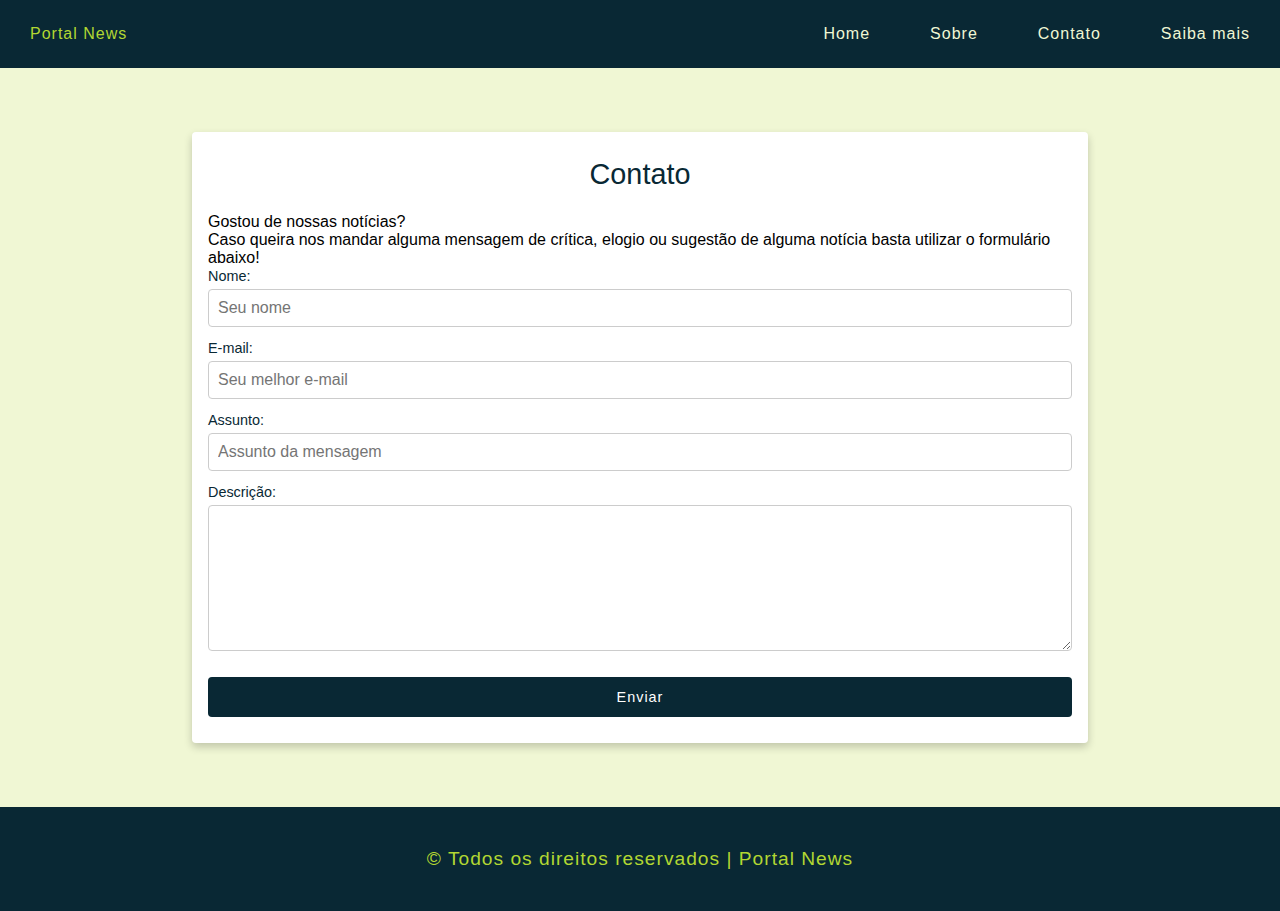
==== contato.html @ d6460189 "adicionei um parágrafo depois do título" ====
<!DOCTYPE html>
<html lang="pt-BR">

<head>
    <meta charset="UTF-8">
    <title>Contato - Portal News</title>
    <link rel="apple-touch-icon" sizes="57x57" href="./assets/img/apple-icon-57x57.png">
    <link rel="icon" type="image/png" sizes="192x192"  href="./assets/img/android-icon-192x192.png">
    <link rel="icon" type="image/png" sizes="32x32" href="./assets/img/favicon-96x96.png">
    <link rel="stylesheet" href="assets/css/estilo.css">
    <script src="./assets/js/expandirNoticia.js"></script>
    <script src="./assets/js/fecharNoticia.js"></script>
    <script src="./assets/js/validaForm.js"></script>
</head>

<body>
        <!-- navbar -->
        <header>
            <nav class="navbar" id="navbar">
                <a href="index.html" class="margin-right nav-item logo">Portal News</a>
                <a href="index.html" class="nav-item">Home</a>
                <a href="sobre.html" class="nav-item">Sobre</a>
                <a href="contato.html" class="nav-item">Contato</a>
                <a href="saibamais.html" class="nav-item">Saiba mais</a>
                <a href="javascript:void(0);" onclick="toggleSide();" class="sideicon">
                    <span>&#9776;</span>
                </a>
                <!-- sidepanel -->
                <div class="sidepanel" id="sidePanel">
                    <a href="javascript:void(0);" onclick="closeSide();" class="closebtn">
                        <span>&#9776;</span>
                    </a>
                    <a href="javascript:void(0)" class="closebtn" onclick="closeSide()"><span>&#9776;</span></a>
                    <a href="index.html" class="side-item">Home</a>
                    <a href="sobre.html" class="side-item">Sobre</a>
                    <a href="contato.html" class="side-item">Contato</a>
                    <a href="saibamais.html" class="side-item">Saiba mais</a>
                </div>
                <!-- fim sidepanel -->
            </nav>
        </header>
        <!-- fim navbar-->
        <main class="container">
            <!-- contato-form -->
            <div class="content">
                <div class="boxform">
                    <form class="contato-form">
                        <div class="row">
                            <h1 class="col-12 title-contato">Contato</h1>
							<p>Gostou de nossas notícias?</p>
<p>Caso queira nos mandar alguma mensagem de crítica, elogio ou sugestão de alguma notícia basta utilizar o formulário abaixo!</p>

                        </div>
                        <div class="row">
                            <div class="col-12">
                                <label for="nomeusuario" class="label">Nome:</label>
                                <input type="text" name="nome" class="form-input" value="" id="nomeusuario"
                                    placeholder="Seu nome" required>
                            </div>
                        </div>
                        <div class="row">
                            <div class="col-12">
                                <label for="email" class="label">E-mail:</label>
                                <input type="email" name="email" class="form-input" value="" id="email"
                                    placeholder="Seu melhor e-mail" required>
                            </div>
                        </div>
                        <div class="row">
                            <div class="col-12">
                                <label for="assunto" class="label">Assunto:</label>
                                <input type="text" name="assunto" class="form-input" value="" id="assunto"
                                    placeholder="Assunto da mensagem" required>
                            </div>
                        </div>
                        <div class="row">
                            <div class="col-12">
                                <label for="msg" class="label">Descrição:</label>
                                <textarea name="descricao" id="msg" cols="50" rows="7" class="descricao"
                                    required></textarea>
                            </div>
                        </div>
                        <div class="row">
                            <div class="col-12">
                                <input type="submit" class="btn-send" value="Enviar" onclick="validaCampos()">
                            </div>
                        </div>
                    </form>
                </div>
            </div>
            <!-- fim contato-form -->
        </main>
        <footer>
            <div class="row">
                <div class="col-12">
                    <p>&copy; Todos os direitos reservados | Portal News</p>
                </div>
            </div>
        </footer>
    <script src="./assets/js/app.js"></script>
</body>

</html>
---- assets/css/estilo.css ----
/** portal-news stylesheet **/
*{
    box-sizing: border-box;
    margin: 0;
    padding: 0;
    font-size: 16px;
    font-family: 'Trebuchet MS', 'Lucida Sans Unicode', 'Lucida Grande', 'Lucida Sans', Arial, sans-serif;
}
.container {
    position: relative;
    overflow: hidden;
    width: 100%;
    height: auto;
    background-color: #F0F7D4;
    padding: 5% 15%;
}
.row::after {
    content: "";
    clear: both;
    display: table;
}
.col-12 {
    width: 100%;
}
.col-9 {
    width: 75%;
}
.col-4 {
    width: 33.33%;
    float: left;
}
.col-6 {
    width: 50%;
    float: left;
}
.navbar {
    width: 100%;
    display: flex;
    flex-direction: row;
    align-items: center;
    background-color: #092834;
    letter-spacing: 1px;
    border-style: none;
}
.navbar .margin-right {
    margin-right: auto;
}
.navbar .nav-item,
.navbar .nav-item:visited,
.navbar .nav-item:focus {
    color: #F0F7D4;
    text-decoration: none;
    padding: 25px 30px;
    font-weight: 500;
}
.navbar .nav-item.logo:hover,
.navbar .nav-item:hover,
.navbar .nav-item:focus {
    color: #B2D732;
}
.sidepanel {
    height: 100vh; 
    position: fixed; 
    z-index: 1; 
    top: 0;
    left: -460px;
    border:1px solid #092834;
    background-color: #092834;
    overflow: hidden; 
    padding-top: 60px; 
    transition: 0.6s ease;
}
.sidepanel .side-item {
    display: block;
    -webkit-transition: 0.6s ease;
    -moz-transition: 0.6s ease;
    -o-transition: 0.6s ease;
    transition: 0.6s ease;
    text-decoration: none;
    color: #f1f1f1;
    font-size: 15px;
    letter-spacing: 1px;
    padding: 5px 40px 5px 30px;
    line-height: 30px;
    position: relative;
}
.sidepanel .side-item:hover {
    color: #b2d732;
}
.sidepanel .closebtn {
    position: absolute;
    text-decoration: none;
    top: 0;
    right: 25px;
    font-size: 36px;
    color: #b2d732;
}
.content {
    width: 100%;
    height: auto;
}
/** Home **/
.noticias #header-news-main h1 {
    text-transform: uppercase;
    font-size: 2rem;
    font-weight: 900;
    color: #092834;
    margin: 20px;
}
.noticias #header-news-main p {
    margin: 0 20px;
    font-size: 1rem;
}
.noticia1 h2,
.noticia2 h2,
.noticia3 h2,
.noticia4 h2,
.noticia5 h2,
.noticia6 h2 {
    margin: 10px 20px 5px 20px;
    font-size: 1.6rem;
    color: #092834;
}
.noticias .noticia1 .box-text-img,
.noticias .noticia2 .box-text-img,
.noticias .noticia3 .box-text-img,
.noticias .noticia4 .box-text-img,
.noticias .noticia5 .box-text-img,
.noticias .noticia6 .box-text-img {
    background-color: #777;
    margin: 0 20px;
    position: relative;
    width: auto;
}
.noticia1 .text-img-news,
.noticia2 .text-img-news,
.noticia3 .text-img-news,
.noticia4 .text-img-news,
.noticia5 .text-img-news,
.noticia6 .text-img-news {
    position: absolute;
    bottom: 0;
    padding: 20px;
    background-color: rgba(0, 0, 0, 0.7);
    width: 100%;
}
.text-img-news p {
    font-size: 1rem;
    color: #fff;
    text-align: justify;
    letter-spacing: 1px;
}
.box-text-img .news-img-responsive {
    width: 100%;
    height: auto;
}
.noticias .noticia1 .links,
.noticias .noticia2 .links,
.noticias .noticia3 .links,
.noticias .noticia4 .links,
.noticias .noticia5 .links,
.noticias .noticia6 .links  {
    background-color: rgb(9, 40, 52);
    border-style: none;
    border-radius: 3px;
    color: #b2d732;
    display: block;
    padding: 8px 8px; 
    cursor: pointer;
    margin-top: 5px;
    text-decoration: none;
}
#corpoNoticia1,
#corpoNoticia2,
#corpoNoticia3,
#corpoNoticia4,
#corpoNoticia5,
#corpoNoticia6 {
    display: none;
    margin: 10px 20px;
    border: 1px solid rgba(9, 40, 52, 0.2);
}
#corpoNoticia1 > p, 
#corpoNoticia2 > p,
#corpoNoticia3 > p,
#corpoNoticia4 > p,
#corpoNoticia5 > p,
#corpoNoticia6 > p {
    text-indent: 30px;
    text-align: justify;
    margin: 10px;
}
.box-video-news {
    position: relative;
    overflow: hidden;
    width: 100%;
    padding-top: 56.25%;
}
.iframe-responsive-news {
    position: absolute;
    top: 0;
    left: 0;
    right: 0;
    bottom: 0;
    width: 100%;
    height: 100%;
}
/** Contato **/
.boxform {
    display: flex;
    justify-content: center;
}
.contato-form {
    background-color: white;
    padding: 1rem;
    border-radius: 4px;
    box-shadow: 0 4px 8px rgba(0, 0, 0, 0.2);
    transition: 0.6s;
}
.contato-form:hover {
    box-shadow: 0 6px 20px rgba(0, 0, 0, 0.19);
}
.contato-form .title-contato {
    padding: 10px;
    text-align: center;
    margin-bottom: 12px;
    font-size: 1.8rem;
}
.title-contato, .label {
    color: #092834;
    font-weight: 300;
    font-size: 0.9rem;
}
.form-input, textarea {
    width: 100%;
    box-sizing: border-box;
    padding: 9px;
    border: 1px solid #ccc;
    border-radius: 4px;
    margin-top: 4px;
    margin-bottom: 12px;
    resize: vertical;
}
.btn-send {
    border: none;
    display: block;
    width: 100%;
    background-color: #092834;
    padding: 12px;
    margin: 10px 0;
    border-radius: 4px;
    font-size: 0.9rem;
    font-weight: 300;
    letter-spacing: 1px;
    color: white;
    text-align: center;
    cursor: pointer;
}
.btn-send:hover {
    color: #B2D732;
    background-color: #0B2F3D;
}
.navbar .sideicon {
    display: none;
    color: #F0F7D4;
    text-decoration: none;
    padding: 20px 30px;
    font-weight: 500;
}
/** Sobre **/
.title-sobre h1 {
    font-size: 1.8rem;
    color: #0B2F3D;
    margin: 20px 0;
    text-align: left;
}
.title-sobre p {
    margin: 20px 0;
    text-align: left;
    letter-spacing: 1px;
    font-size: 1rem;
}
.container-sobre {
    display: flex;
    flex-direction: row;
}
.card-sobre {
    margin: 5px;
    box-shadow: 0 4px 8px 0 rgba(0, 0, 0, 0.2);
    background-color: white;
    border: 1px solid #f1f1f1;
    transition: 0.3s;
}
.card-sobre:hover {
    box-shadow: 0 8px 16px 0 rgba(0, 0, 0, 0.2);
}
.resposive-img-sobre {
    width: 100%;
    height: auto;
}
.box-img-sobre {
    margin: 0 8px;
}
.box-img-sobre > p {
    text-align: justify;
    margin: 10px 0;
}
.box-img-sobre > h2 {
    color: #0B2F3D;
    font-size: 1.5rem;
    margin: 5px 0;
}
.box-img-sobre .btn-sobre,
.box-img-sobre .btn-sobre:focus {
    text-decoration: none;
    text-align: center;
    padding: 10px;
    background-color: #0a66c2;
    color: #f1f1f1;
    display: block;
    letter-spacing: 1px;
    width: 100%;
    
}
.box-img-sobre .btn-sobre:hover{
    background-color: #0959aa;
    transition: 0.6s ease;
    color: white;
}
/** Saiba mais **/
.header-saibamais h1 {
    font-size: 1.8rem;
    font-weight: 900;
    color: #092834;
    margin: 0 0 20px 0;
}
.header-saibamais p {
   font-size: 1rem;
}
.boxtable {
  background-color: white;
}
#tableSaibaMais {
    overflow-x: auto;
}
table {
    margin-top: 20px;
    border-collapse: collapse;
    width: 100%;
}
td, th {
    border: 1px solid #0B2F3D;
    text-align: left;
    padding: 8px;
}
tr:nth-child(even) {background-color: #B2D732;}
table td a,
table td a:visited, 
table td a:focus {text-decoration: none; color: blue;}
table td a:hover {text-decoration: underline;}
th {background-color: #092834; color:#b2d732;}
hr {
    margin-top: 10px;
    margin-bottom: 10px;
    border: 1px solid #092834;
}
footer {
    display: flex;
    flex-direction: row;
    justify-content: center;
    align-items: center;
    border:1px solid #092834;
    background-color: #092834;
    width: 100%;
    padding: 20px;
}
footer p {
    font-size: 1.2rem;
    padding: 10px;
    margin: 10px;
    color: #b2d732;
    letter-spacing: 1px;
}

/** html responsive **/
/** navbar e sidepanel **/
@media screen and (max-width: 768px) {
    .navbar .nav-item:not(.margin-right.nav-item.logo) {
        display: none;
    }
    .navbar .sideicon {
        display: block;
        position: absolute;
        right: 0;
    }
    .navbar .sideicon:hover {
        color: #B2D732;
    }  
}
/** footer **/
@media screen and (max-width: 575px) {
    footer p {
        font-size: 1rem;
        padding: 8px;
        margin: 8px;
    }
}
/** Home **/
@media screen and (max-width: 992px) {
    .noticia1 .text-img-news, 
    .noticia2 .text-img-news, 
    .noticia3 .text-img-news, 
    .noticia4 .text-img-news, 
    .noticia5 .text-img-news, 
    .noticia6 .text-img-news {padding: 8px;}
    .text-img-news p {font-size: 0.9rem;}
}
@media screen and (max-width:600px){
    .text-img-news p {font-size: 0.8rem;}
    .noticia1 h2, .noticia2 h2, .noticia3 h2, 
    .noticia4 h2, .noticia5 h2, .noticia6 h2 {font-size: 1.5rem;}
}

/** Sobre nós **/
@media screen and (max-width: 992px) {
    .container {padding: 5% 10%;}
}
@media screen and (max-width: 768px) {
    .container {padding: 5% 7%;}
}
@media screen and (max-width: 700px) {
    .col-6 {width: 100%}
}
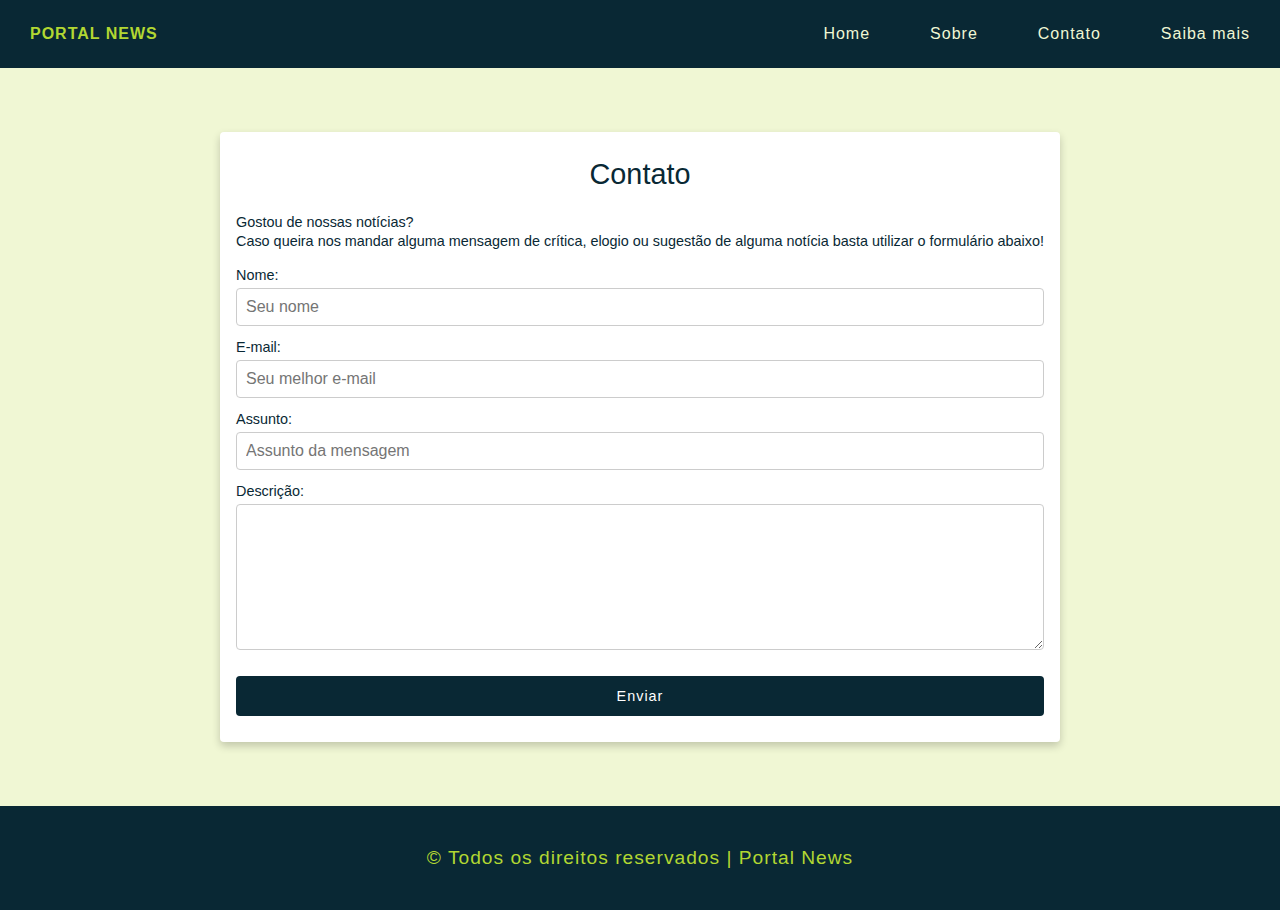
==== commit 85c2c8b2: "Realizei alterações no tamanho da foto raphael.jpg, no arquivo app.js. Removi o menu lateral (oculto" ====
--- a/contato.html
+++ b/contato.html
@@ -5,7 +5,7 @@
     <meta charset="UTF-8">
     <title>Contato - Portal News</title>
     <link rel="apple-touch-icon" sizes="57x57" href="./assets/img/apple-icon-57x57.png">
-    <link rel="icon" type="image/png" sizes="192x192"  href="./assets/img/android-icon-192x192.png">
+    <link rel="icon" type="image/png" sizes="192x192" href="./assets/img/android-icon-192x192.png">
     <link rel="icon" type="image/png" sizes="32x32" href="./assets/img/favicon-96x96.png">
     <link rel="stylesheet" href="assets/css/estilo.css">
     <script src="./assets/js/expandirNoticia.js"></script>
@@ -14,88 +14,79 @@
 </head>
 
 <body>
-        <!-- navbar -->
-        <header>
-            <nav class="navbar" id="navbar">
-                <a href="index.html" class="margin-right nav-item logo">Portal News</a>
-                <a href="index.html" class="nav-item">Home</a>
-                <a href="sobre.html" class="nav-item">Sobre</a>
-                <a href="contato.html" class="nav-item">Contato</a>
-                <a href="saibamais.html" class="nav-item">Saiba mais</a>
-                <a href="javascript:void(0);" onclick="toggleSide();" class="sideicon">
-                    <span>&#9776;</span>
-                </a>
-                <!-- sidepanel -->
-                <div class="sidepanel" id="sidePanel">
-                    <a href="javascript:void(0);" onclick="closeSide();" class="closebtn">
-                        <span>&#9776;</span>
-                    </a>
-                    <a href="javascript:void(0)" class="closebtn" onclick="closeSide()"><span>&#9776;</span></a>
-                    <a href="index.html" class="side-item">Home</a>
-                    <a href="sobre.html" class="side-item">Sobre</a>
-                    <a href="contato.html" class="side-item">Contato</a>
-                    <a href="saibamais.html" class="side-item">Saiba mais</a>
-                </div>
-                <!-- fim sidepanel -->
-            </nav>
-        </header>
-        <!-- fim navbar-->
-        <main class="container">
-            <!-- contato-form -->
-            <div class="content">
-                <div class="boxform">
-                    <form class="contato-form">
-                        <div class="row">
-                            <h1 class="col-12 title-contato">Contato</h1>
-							<p>Gostou de nossas notícias?</p>
-<p>Caso queira nos mandar alguma mensagem de crítica, elogio ou sugestão de alguma notícia basta utilizar o formulário abaixo!</p>
-
+    <!-- navbar -->
+    <header>
+        <nav class="navbar" id="navbar">
+            <a href="index.html" class="margin-right nav-item logo">Portal News</a>
+            <a href="index.html" class="nav-item">Home</a>
+            <a href="sobre.html" class="nav-item">Sobre</a>
+            <a href="contato.html" class="nav-item">Contato</a>
+            <a href="saibamais.html" class="nav-item">Saiba mais</a>
+            <a href="javascript:void(0);" onclick="toggleMenu();" class="sideicon">
+                <span>&#9776;</span>
+            </a>
+        </nav>
+    </header>
+    <!-- fim navbar-->
+    <main class="container">
+        <!-- contato-form -->
+        <div class="content">
+            <div class="boxform">
+                <form class="contato-form">
+                    <div class="row">
+                        <h1 class="col-12 title-contato">Contato</h1>
+                        <div class="texto-contato">
+                            <p>Gostou de nossas notícias?</p>
+                            <p>Caso queira nos mandar alguma mensagem de crítica,
+                                elogio ou sugestão de alguma notícia basta utilizar o
+                                formulário abaixo!</p>
                         </div>
-                        <div class="row">
-                            <div class="col-12">
-                                <label for="nomeusuario" class="label">Nome:</label>
-                                <input type="text" name="nome" class="form-input" value="" id="nomeusuario"
-                                    placeholder="Seu nome" required>
-                            </div>
+                    </div>
+                    <div class="row">
+                        <div class="col-12">
+                            <label for="nomeusuario" class="label">Nome:</label>
+                            <input type="text" name="nome" class="form-input" value="" id="nomeusuario"
+                                placeholder="Seu nome" required>
                         </div>
-                        <div class="row">
-                            <div class="col-12">
-                                <label for="email" class="label">E-mail:</label>
-                                <input type="email" name="email" class="form-input" value="" id="email"
-                                    placeholder="Seu melhor e-mail" required>
-                            </div>
+                    </div>
+                    <div class="row">
+                        <div class="col-12">
+                            <label for="email" class="label">E-mail:</label>
+                            <input type="email" name="email" class="form-input" value="" id="email"
+                                placeholder="Seu melhor e-mail" required>
                         </div>
-                        <div class="row">
-                            <div class="col-12">
-                                <label for="assunto" class="label">Assunto:</label>
-                                <input type="text" name="assunto" class="form-input" value="" id="assunto"
-                                    placeholder="Assunto da mensagem" required>
-                            </div>
+                    </div>
+                    <div class="row">
+                        <div class="col-12">
+                            <label for="assunto" class="label">Assunto:</label>
+                            <input type="text" name="assunto" class="form-input" value="" id="assunto"
+                                placeholder="Assunto da mensagem" required>
                         </div>
-                        <div class="row">
-                            <div class="col-12">
-                                <label for="msg" class="label">Descrição:</label>
-                                <textarea name="descricao" id="msg" cols="50" rows="7" class="descricao"
-                                    required></textarea>
-                            </div>
+                    </div>
+                    <div class="row">
+                        <div class="col-12">
+                            <label for="msg" class="label">Descrição:</label>
+                            <textarea name="descricao" id="msg" cols="50" rows="7" class="descricao"
+                                required></textarea>
                         </div>
-                        <div class="row">
-                            <div class="col-12">
-                                <input type="submit" class="btn-send" value="Enviar" onclick="validaCampos()">
-                            </div>
+                    </div>
+                    <div class="row">
+                        <div class="col-12">
+                            <input type="submit" class="btn-send" value="Enviar" onclick="validaCampos()">
                         </div>
-                    </form>
-                </div>
+                    </div>
+                </form>
             </div>
-            <!-- fim contato-form -->
-        </main>
-        <footer>
-            <div class="row">
-                <div class="col-12">
-                    <p>&copy; Todos os direitos reservados | Portal News</p>
-                </div>
+        </div>
+        <!-- fim contato-form -->
+    </main>
+    <footer>
+        <div class="row">
+            <div class="col-12">
+                <p>&copy; Todos os direitos reservados | Portal News</p>
             </div>
-        </footer>
+        </div>
+    </footer>
     <script src="./assets/js/app.js"></script>
 </body>
 
--- a/assets/css/estilo.css
+++ b/assets/css/estilo.css
@@ -58,42 +58,9 @@
 .navbar .nav-item:focus {
     color: #B2D732;
 }
-.sidepanel {
-    height: 100vh; 
-    position: fixed; 
-    z-index: 1; 
-    top: 0;
-    left: -460px;
-    border:1px solid #092834;
-    background-color: #092834;
-    overflow: hidden; 
-    padding-top: 60px; 
-    transition: 0.6s ease;
-}
-.sidepanel .side-item {
-    display: block;
-    -webkit-transition: 0.6s ease;
-    -moz-transition: 0.6s ease;
-    -o-transition: 0.6s ease;
-    transition: 0.6s ease;
-    text-decoration: none;
-    color: #f1f1f1;
-    font-size: 15px;
-    letter-spacing: 1px;
-    padding: 5px 40px 5px 30px;
-    line-height: 30px;
-    position: relative;
-}
-.sidepanel .side-item:hover {
-    color: #b2d732;
-}
-.sidepanel .closebtn {
-    position: absolute;
-    text-decoration: none;
-    top: 0;
-    right: 25px;
-    font-size: 36px;
-    color: #b2d732;
+.navbar .nav-item.logo {
+    font-weight: 600;
+    text-transform: uppercase;
 }
 .content {
     width: 100%;
@@ -226,6 +193,15 @@
     margin-bottom: 12px;
     font-size: 1.8rem;
 }
+.contato-form .texto-contato {
+    text-align: left;
+    margin-bottom: 15px;
+}
+.contato-form .texto-contato p {
+    font-size: 0.9rem;
+    line-height: 19px;
+    color: #092834;
+}
 .title-contato, .label {
     color: #092834;
     font-weight: 300;
@@ -264,7 +240,7 @@
     display: none;
     color: #F0F7D4;
     text-decoration: none;
-    padding: 20px 30px;
+    padding: 25px 30px;
     font-weight: 500;
 }
 /** Sobre **/
@@ -320,12 +296,14 @@
     display: block;
     letter-spacing: 1px;
     width: 100%;
-    
 }
 .box-img-sobre .btn-sobre:hover{
     background-color: #0959aa;
     transition: 0.6s ease;
     color: white;
+}
+#listInfoSobre {
+    margin-left: 20px;
 }
 /** Saiba mais **/
 .header-saibamais h1 {
@@ -381,22 +359,28 @@
     color: #b2d732;
     letter-spacing: 1px;
 }
-
 /** html responsive **/
 /** navbar e sidepanel **/
 @media screen and (max-width: 768px) {
-    .navbar .nav-item:not(.margin-right.nav-item.logo) {
+    .navbar a:not(:first-child) {
         display: none;
     }
-    .navbar .sideicon {
+}
+@media screen and (max-width: 768px) {
+    .navbar.nav-block {flex-direction: column;}
+    .navbar a.sideicon {
         display: block;
         position: absolute;
         right: 0;
+        background-color:  #B2D732;
+        color: #092834;
     }
-    .navbar .sideicon:hover {
-        color: #B2D732;
-    }  
-}
+    .navbar.nav-block a {
+        float: none;
+        display: block;
+    }
+    .navbar span:hover {color: #fff;}
+} 
 /** footer **/
 @media screen and (max-width: 575px) {
     footer p {
@@ -420,7 +404,6 @@
     .noticia1 h2, .noticia2 h2, .noticia3 h2, 
     .noticia4 h2, .noticia5 h2, .noticia6 h2 {font-size: 1.5rem;}
 }
-
 /** Sobre nós **/
 @media screen and (max-width: 992px) {
     .container {padding: 5% 10%;}
@@ -430,4 +413,4 @@
 }
 @media screen and (max-width: 700px) {
     .col-6 {width: 100%}
-}+}
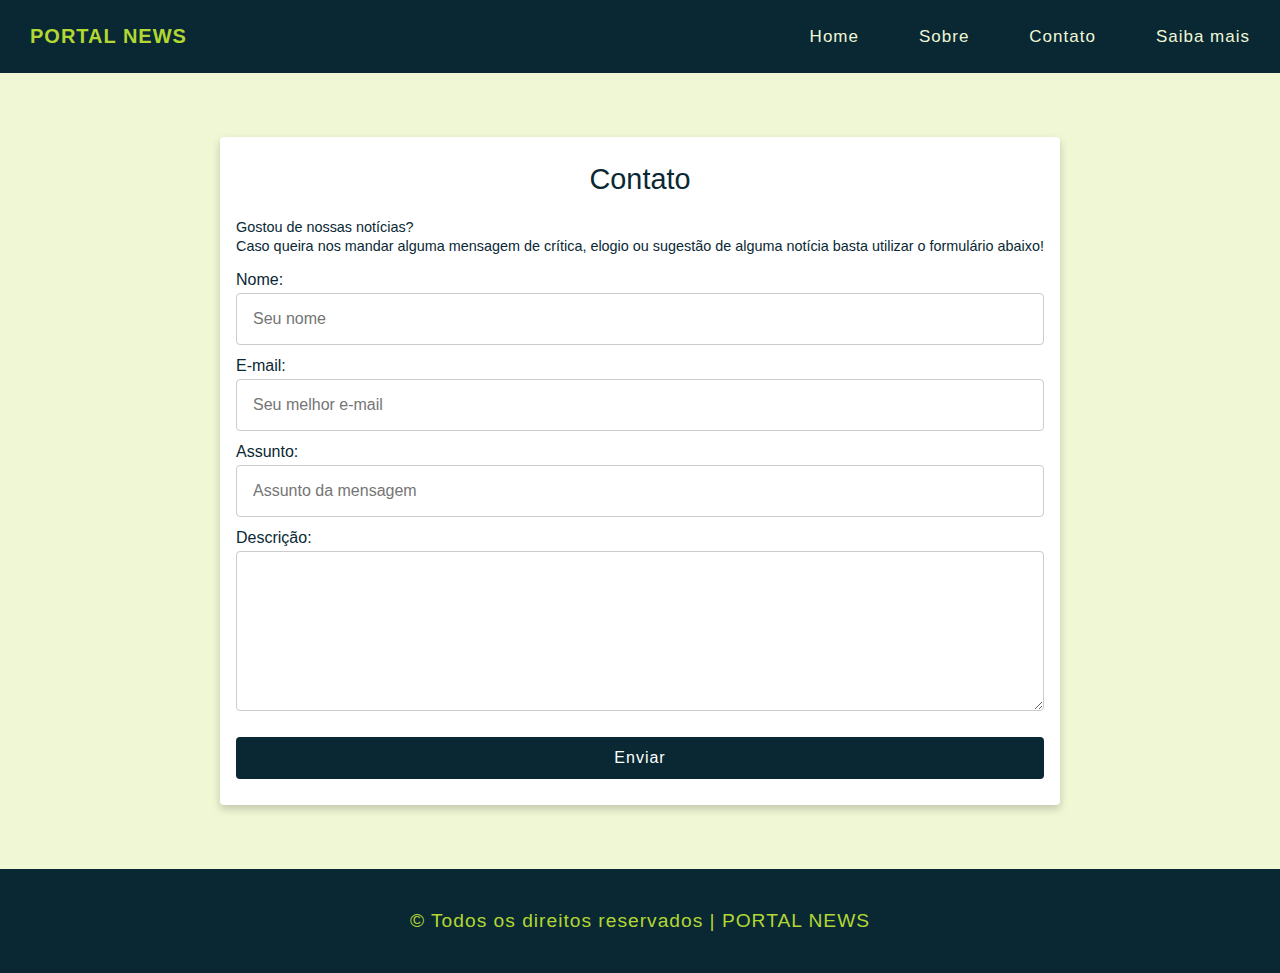
==== commit 37e72858: "Ajustes responsivo." ====
--- a/contato.html
+++ b/contato.html
@@ -83,7 +83,7 @@
     <footer>
         <div class="row">
             <div class="col-12">
-                <p>&copy; Todos os direitos reservados | Portal News</p>
+                <p>&copy; Todos os direitos reservados | PORTAL NEWS</p>
             </div>
         </div>
     </footer>
--- a/assets/css/estilo.css
+++ b/assets/css/estilo.css
@@ -52,6 +52,7 @@
     text-decoration: none;
     padding: 25px 30px;
     font-weight: 500;
+    font-size: 17px;
 }
 .navbar .nav-item.logo:hover,
 .navbar .nav-item:hover,
@@ -61,6 +62,7 @@
 .navbar .nav-item.logo {
     font-weight: 600;
     text-transform: uppercase;
+    font-size: 20px;
 }
 .content {
     width: 100%;
@@ -76,7 +78,7 @@
 }
 .noticias #header-news-main p {
     margin: 0 20px;
-    font-size: 1rem;
+    font-size: 16px;
 }
 .noticia1 h2,
 .noticia2 h2,
@@ -205,12 +207,12 @@
 .title-contato, .label {
     color: #092834;
     font-weight: 300;
-    font-size: 0.9rem;
+    font-size: 16px;
 }
 .form-input, textarea {
     width: 100%;
     box-sizing: border-box;
-    padding: 9px;
+    padding: 16px;
     border: 1px solid #ccc;
     border-radius: 4px;
     margin-top: 4px;
@@ -222,10 +224,10 @@
     display: block;
     width: 100%;
     background-color: #092834;
-    padding: 12px;
+    padding: 12px 20px;
     margin: 10px 0;
     border-radius: 4px;
-    font-size: 0.9rem;
+    font-size: 16px;
     font-weight: 300;
     letter-spacing: 1px;
     color: white;
@@ -313,7 +315,7 @@
     margin: 0 0 20px 0;
 }
 .header-saibamais p {
-   font-size: 1rem;
+   font-size: 17px;
 }
 .boxtable {
   background-color: white;
@@ -358,15 +360,13 @@
     margin: 10px;
     color: #b2d732;
     letter-spacing: 1px;
+    text-align: center;
 }
 /** html responsive **/
-/** navbar e sidepanel **/
-@media screen and (max-width: 768px) {
+@media screen and (min-width: 300px) and (max-width: 768px) {
     .navbar a:not(:first-child) {
         display: none;
     }
-}
-@media screen and (max-width: 768px) {
     .navbar.nav-block {flex-direction: column;}
     .navbar a.sideicon {
         display: block;
@@ -374,23 +374,32 @@
         right: 0;
         background-color:  #B2D732;
         color: #092834;
+        padding: 26px 30px;
+        font-size: 18px;
     }
     .navbar.nav-block a {
         float: none;
         display: block;
     }
     .navbar span:hover {color: #fff;}
+    .navbar .nav-item, .navbar .nav-item:visited, 
+    .navbar .nav-item:focus {font-size: 17px}
+    .container {height: 100vh; overflow-y: auto;}
+    .text-img-news p {font-size: 15px;}
+    .noticias .noticia1 .links, 
+    .noticias .noticia2 .links, 
+    .noticias .noticia3 .links, 
+    .noticias .noticia4 .links, 
+    .noticias .noticia5 .links, 
+    .noticias .noticia6 .links {font-size: 15px;}
+    .col-6 {width: 100%}
+    .noticia1 h2, .noticia2 h2, .noticia3 h2, 
+    .noticia4 h2, .noticia5 h2, .noticia6 h2 {font-size: 1.5rem;}
+    .container {padding: 5% 7%;}
 } 
-/** footer **/
-@media screen and (max-width: 575px) {
-    footer p {
-        font-size: 1rem;
-        padding: 8px;
-        margin: 8px;
-    }
-}
-/** Home **/
+
 @media screen and (max-width: 992px) {
+    .container {padding: 5% 10%;height: 100vh; overflow-y: auto;}
     .noticia1 .text-img-news, 
     .noticia2 .text-img-news, 
     .noticia3 .text-img-news, 
@@ -398,19 +407,4 @@
     .noticia5 .text-img-news, 
     .noticia6 .text-img-news {padding: 8px;}
     .text-img-news p {font-size: 0.9rem;}
-}
-@media screen and (max-width:600px){
-    .text-img-news p {font-size: 0.8rem;}
-    .noticia1 h2, .noticia2 h2, .noticia3 h2, 
-    .noticia4 h2, .noticia5 h2, .noticia6 h2 {font-size: 1.5rem;}
-}
-/** Sobre nós **/
-@media screen and (max-width: 992px) {
-    .container {padding: 5% 10%;}
-}
-@media screen and (max-width: 768px) {
-    .container {padding: 5% 7%;}
-}
-@media screen and (max-width: 700px) {
-    .col-6 {width: 100%}
-}
+}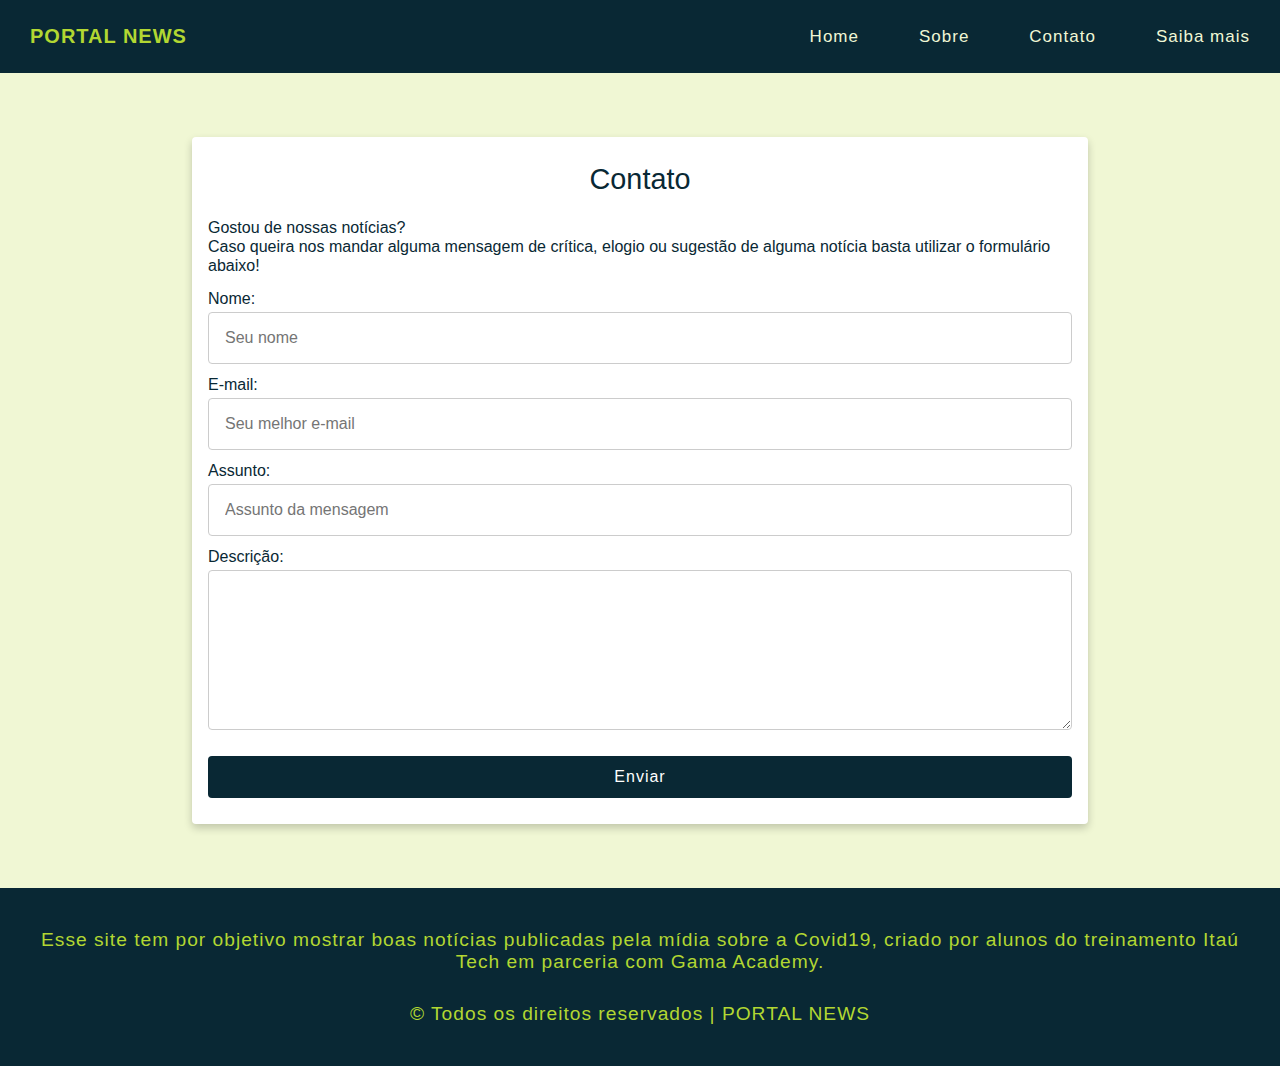
==== commit 917cac3a: "Alteração no rodapé do projeto, no tamanho da fonte do parágrafo do formulário contato e no primeiro" ====
--- a/contato.html
+++ b/contato.html
@@ -83,6 +83,10 @@
     <footer>
         <div class="row">
             <div class="col-12">
+                <p>Esse site tem por objetivo mostrar boas notícias publicadas pela mídia sobre a Covid19, criado por
+                    alunos do treinamento Itaú Tech em parceria com Gama Academy. </p>
+            </div>
+            <div class="col-12">
                 <p>&copy; Todos os direitos reservados | PORTAL NEWS</p>
             </div>
         </div>
--- a/assets/css/estilo.css
+++ b/assets/css/estilo.css
@@ -200,7 +200,7 @@
     margin-bottom: 15px;
 }
 .contato-form .texto-contato p {
-    font-size: 0.9rem;
+    font-size: 16px;
     line-height: 19px;
     color: #092834;
 }
@@ -374,7 +374,7 @@
         right: 0;
         background-color:  #B2D732;
         color: #092834;
-        padding: 26px 30px;
+        padding: 27px 30px;
         font-size: 18px;
     }
     .navbar.nav-block a {
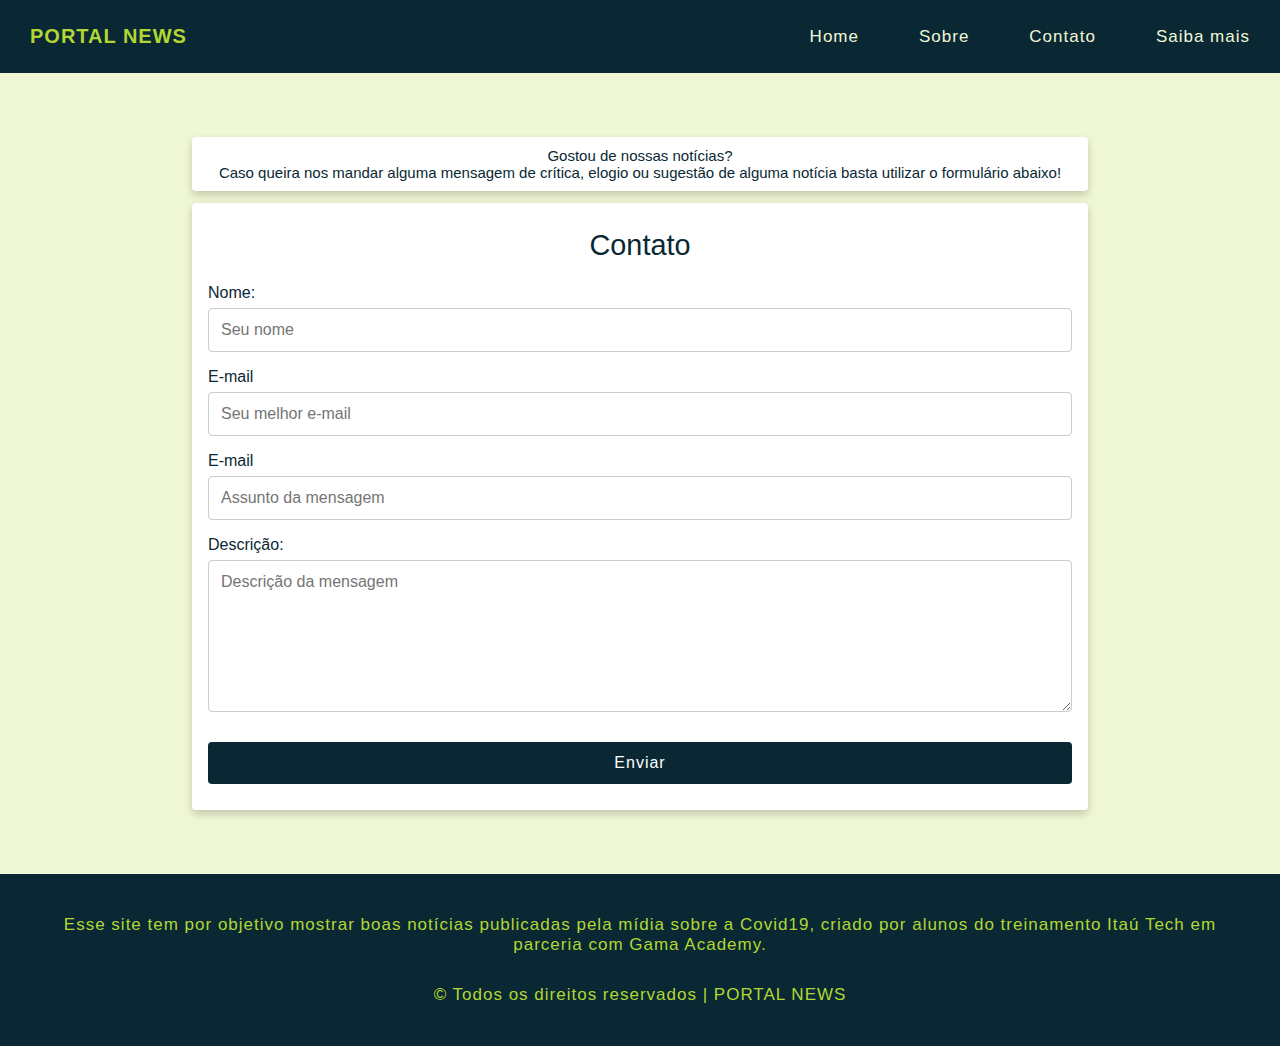
==== commit 2e6b7241: "Ajustes nos arquivos estilo.css, validaForm.js e contato.html" ====
--- a/contato.html
+++ b/contato.html
@@ -32,49 +32,29 @@
         <!-- contato-form -->
         <div class="content">
             <div class="boxform">
+                <div class="texto-contato">
+                    <p>Gostou de nossas notícias?</p>
+                    <p>Caso queira nos mandar alguma mensagem de crítica,
+                        elogio ou sugestão de alguma notícia basta utilizar o
+                        formulário abaixo!</p>
+                </div>
                 <form class="contato-form">
-                    <div class="row">
-                        <h1 class="col-12 title-contato">Contato</h1>
-                        <div class="texto-contato">
-                            <p>Gostou de nossas notícias?</p>
-                            <p>Caso queira nos mandar alguma mensagem de crítica,
-                                elogio ou sugestão de alguma notícia basta utilizar o
-                                formulário abaixo!</p>
-                        </div>
-                    </div>
-                    <div class="row">
-                        <div class="col-12">
-                            <label for="nomeusuario" class="label">Nome:</label>
-                            <input type="text" name="nome" class="form-input" value="" id="nomeusuario"
-                                placeholder="Seu nome" required>
-                        </div>
-                    </div>
-                    <div class="row">
-                        <div class="col-12">
-                            <label for="email" class="label">E-mail:</label>
-                            <input type="email" name="email" class="form-input" value="" id="email"
-                                placeholder="Seu melhor e-mail" required>
-                        </div>
-                    </div>
-                    <div class="row">
-                        <div class="col-12">
-                            <label for="assunto" class="label">Assunto:</label>
-                            <input type="text" name="assunto" class="form-input" value="" id="assunto"
-                                placeholder="Assunto da mensagem" required>
-                        </div>
-                    </div>
-                    <div class="row">
-                        <div class="col-12">
-                            <label for="msg" class="label">Descrição:</label>
-                            <textarea name="descricao" id="msg" cols="50" rows="7" class="descricao"
-                                required></textarea>
-                        </div>
-                    </div>
-                    <div class="row">
-                        <div class="col-12">
-                            <input type="submit" class="btn-send" value="Enviar" onclick="validaCampos()">
-                        </div>
-                    </div>
+                    <h1 class="col-12 title-contato">Contato</h1>
+
+                    <label for="nome">Nome:</label>
+                    <input type="text" name="nome" placeholder="Seu nome" id="nome" required>
+
+                    <label for="email">E-mail</label>
+                    <input type="email" name="email" placeholder="Seu melhor e-mail" id="email" required>
+
+                    <label for="assunto">E-mail</label>
+                    <input type="text" name="text" placeholder="Assunto da mensagem" id="assunto" required>
+
+                    <label for="descricao">Descrição:</label>
+                    <textarea name="descricao" placeholder="Descrição da mensagem" id="descricao" cols="50" rows="7"
+                        required></textarea>
+
+                    <input type="submit" value="Enviar" class="btn-send" onclick="validaCampos()">
                 </form>
             </div>
         </div>
--- a/assets/css/estilo.css
+++ b/assets/css/estilo.css
@@ -178,6 +178,7 @@
 .boxform {
     display: flex;
     justify-content: center;
+    flex-direction: column;
 }
 .contato-form {
     background-color: white;
@@ -186,38 +187,30 @@
     box-shadow: 0 4px 8px rgba(0, 0, 0, 0.2);
     transition: 0.6s;
 }
-.contato-form:hover {
-    box-shadow: 0 6px 20px rgba(0, 0, 0, 0.19);
-}
 .contato-form .title-contato {
     padding: 10px;
     text-align: center;
     margin-bottom: 12px;
     font-size: 1.8rem;
-}
-.contato-form .texto-contato {
+    font-weight: 300;
+    color: #092834;
+}
+.texto-contato {
     text-align: left;
-    margin-bottom: 15px;
-}
-.contato-form .texto-contato p {
-    font-size: 16px;
-    line-height: 19px;
-    color: #092834;
-}
-.title-contato, .label {
-    color: #092834;
-    font-weight: 300;
-    font-size: 16px;
-}
-.form-input, textarea {
-    width: 100%;
-    box-sizing: border-box;
-    padding: 16px;
-    border: 1px solid #ccc;
+    background: white;
+    padding: 10px;
+    margin-bottom: 12px;
     border-radius: 4px;
-    margin-top: 4px;
-    margin-bottom: 12px;
-    resize: vertical;
+    box-shadow: 0 4px 8px rgba(0, 0, 0, 0.2);
+    transition: 0.6s;
+}
+.contato-form:hover, .texto-contato:hover {
+    box-shadow: 0 6px 20px rgba(0, 0, 0, 0.19);
+}
+.texto-contato p {
+    font-size: 15px;
+    color: #092834;
+    text-align: center;
 }
 .btn-send {
     border: none;
@@ -322,6 +315,20 @@
 }
 #tableSaibaMais {
     overflow-x: auto;
+}
+label {
+    color: #092834;
+    font-size: 16px;
+}
+input[type=text], input[type=email], textarea {
+    width: 100%;
+    padding: 12px; 
+    border: 1px solid #ccc;
+    border-radius: 4px; 
+    box-sizing: border-box;
+    margin-top: 6px; 
+    margin-bottom: 16px;
+    resize: vertical 
 }
 table {
     margin-top: 20px;
@@ -355,7 +362,7 @@
     padding: 20px;
 }
 footer p {
-    font-size: 1.2rem;
+    font-size: 17px;
     padding: 10px;
     margin: 10px;
     color: #b2d732;
@@ -396,8 +403,10 @@
     .noticia1 h2, .noticia2 h2, .noticia3 h2, 
     .noticia4 h2, .noticia5 h2, .noticia6 h2 {font-size: 1.5rem;}
     .container {padding: 5% 7%;}
+    .texto-contato p {
+        font-size: 15px;
+    }
 } 
-
 @media screen and (max-width: 992px) {
     .container {padding: 5% 10%;height: 100vh; overflow-y: auto;}
     .noticia1 .text-img-news, 
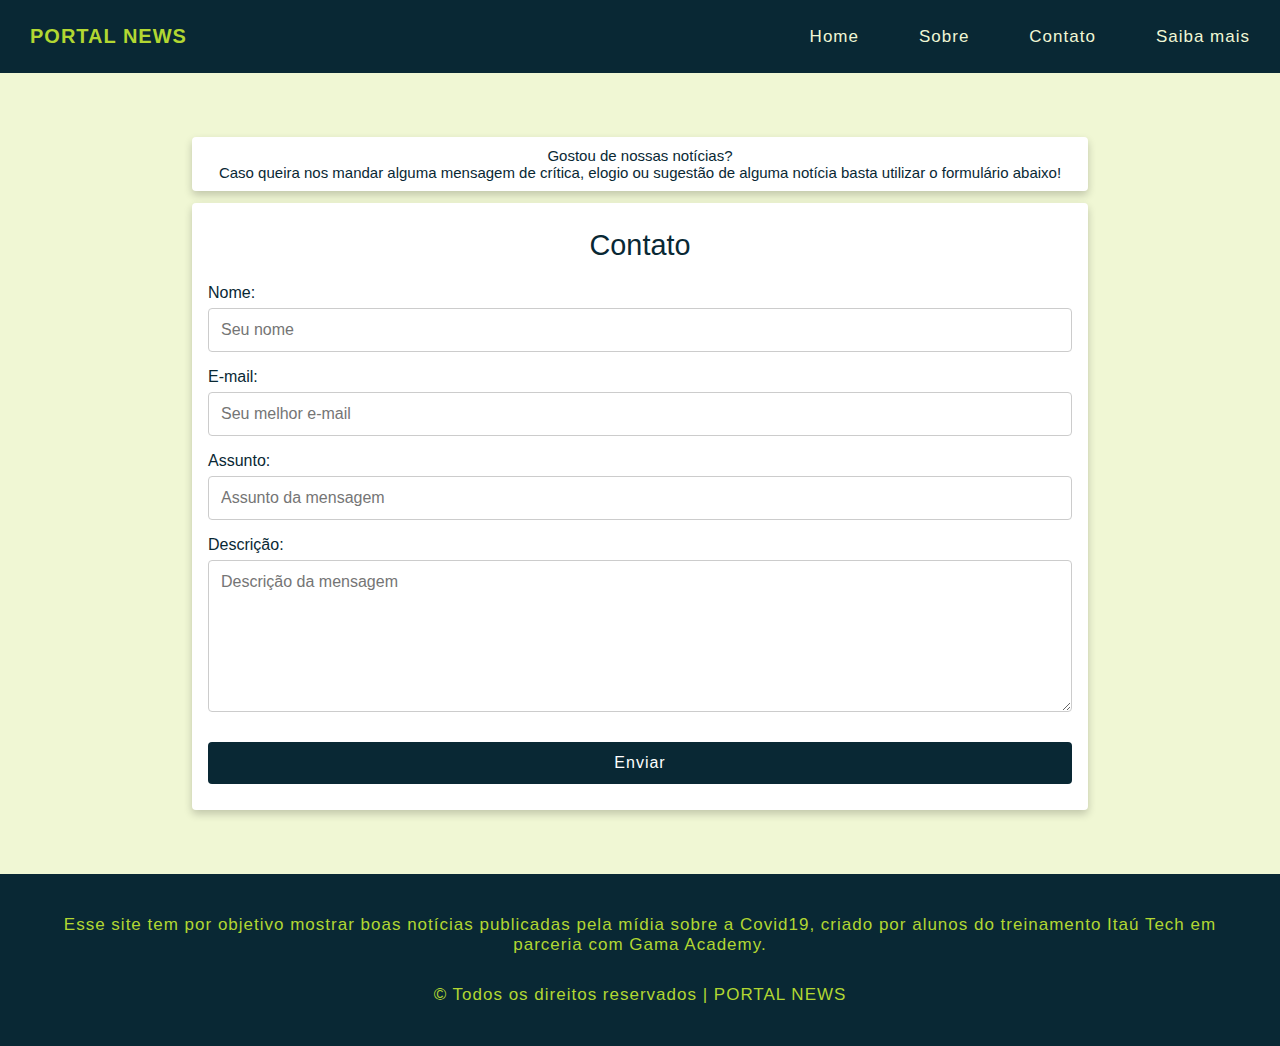
==== commit 77cb85f6: "Correção no label assunto." ====
--- a/contato.html
+++ b/contato.html
@@ -44,10 +44,10 @@
                     <label for="nome">Nome:</label>
                     <input type="text" name="nome" placeholder="Seu nome" id="nome" required>
 
-                    <label for="email">E-mail</label>
+                    <label for="email">E-mail:</label>
                     <input type="email" name="email" placeholder="Seu melhor e-mail" id="email" required>
 
-                    <label for="assunto">E-mail</label>
+                    <label for="assunto">Assunto:</label>
                     <input type="text" name="text" placeholder="Assunto da mensagem" id="assunto" required>
 
                     <label for="descricao">Descrição:</label>
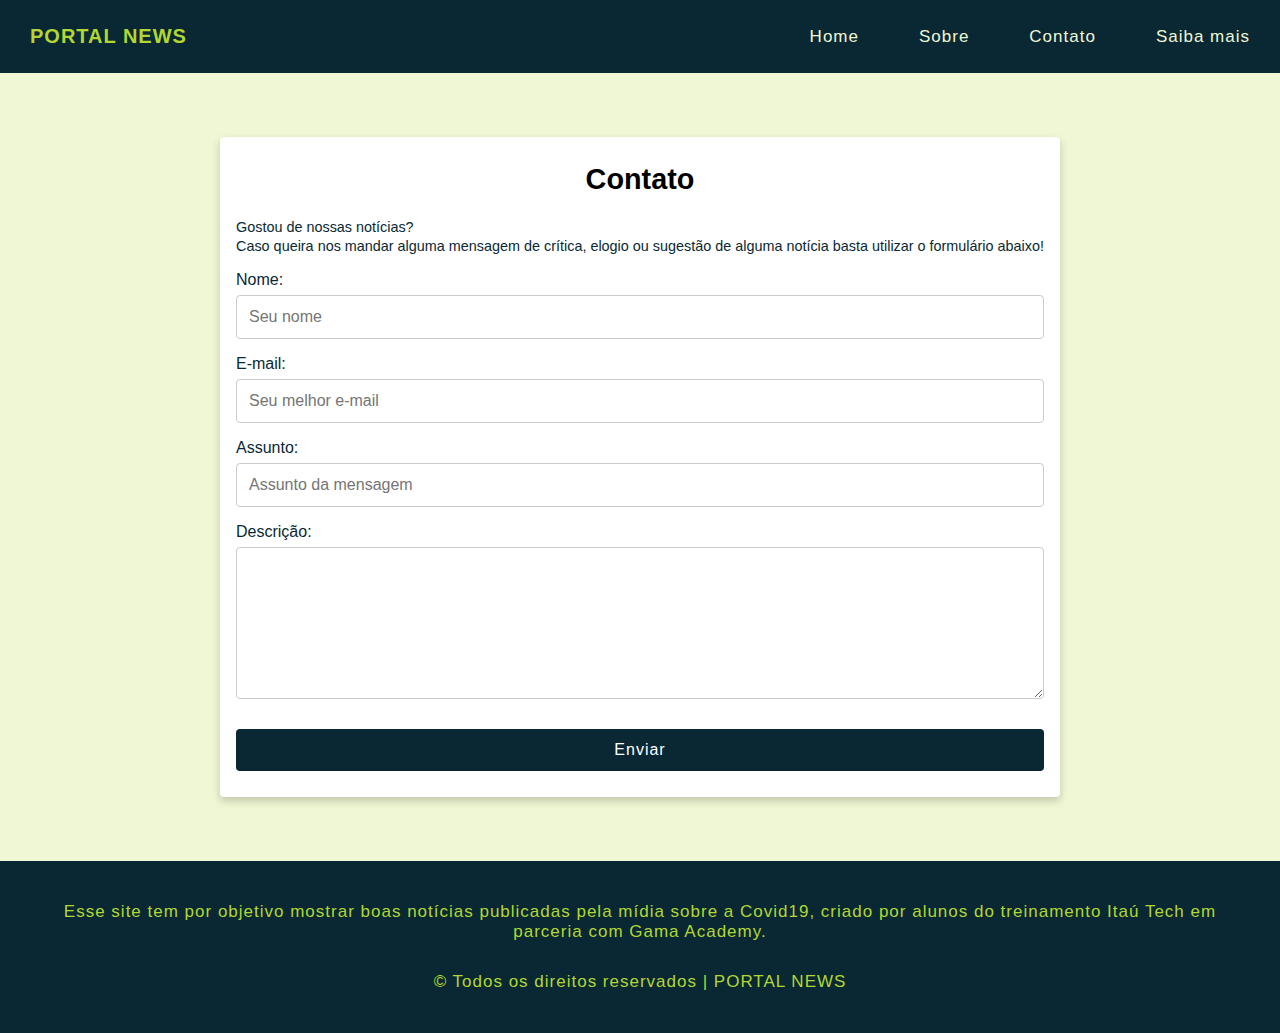
==== commit 01324b09: "Voltando ao formulário anterior." ====
--- a/contato.html
+++ b/contato.html
@@ -32,29 +32,49 @@
         <!-- contato-form -->
         <div class="content">
             <div class="boxform">
-                <div class="texto-contato">
-                    <p>Gostou de nossas notícias?</p>
-                    <p>Caso queira nos mandar alguma mensagem de crítica,
-                        elogio ou sugestão de alguma notícia basta utilizar o
-                        formulário abaixo!</p>
-                </div>
                 <form class="contato-form">
-                    <h1 class="col-12 title-contato">Contato</h1>
-
-                    <label for="nome">Nome:</label>
-                    <input type="text" name="nome" placeholder="Seu nome" id="nome" required>
-
-                    <label for="email">E-mail:</label>
-                    <input type="email" name="email" placeholder="Seu melhor e-mail" id="email" required>
-
-                    <label for="assunto">Assunto:</label>
-                    <input type="text" name="text" placeholder="Assunto da mensagem" id="assunto" required>
-
-                    <label for="descricao">Descrição:</label>
-                    <textarea name="descricao" placeholder="Descrição da mensagem" id="descricao" cols="50" rows="7"
-                        required></textarea>
-
-                    <input type="submit" value="Enviar" class="btn-send" onclick="validaCampos()">
+                    <div class="row">
+                        <h1 class="col-12 title-contato">Contato</h1>
+                        <div class="texto-contato">
+                            <p>Gostou de nossas notícias?</p>
+                            <p>Caso queira nos mandar alguma mensagem de crítica,
+                                elogio ou sugestão de alguma notícia basta utilizar o
+                                formulário abaixo!</p>
+                        </div>
+                    </div>
+                    <div class="row">
+                        <div class="col-12">
+                            <label for="nome" class="label">Nome:</label>
+                            <input type="text" name="nome" class="form-input" value="" id="nome"
+                                placeholder="Seu nome" required>
+                        </div>
+                    </div>
+                    <div class="row">
+                        <div class="col-12">
+                            <label for="email" class="label">E-mail:</label>
+                            <input type="email" name="email" class="form-input" value="" id="email"
+                                placeholder="Seu melhor e-mail" required>
+                        </div>
+                    </div>
+                    <div class="row">
+                        <div class="col-12">
+                            <label for="assunto" class="label">Assunto:</label>
+                            <input type="text" name="assunto" class="form-input" value="" id="assunto"
+                                placeholder="Assunto da mensagem" required>
+                        </div>
+                    </div>
+                    <div class="row">
+                        <div class="col-12">
+                            <label for="descricao" class="label">Descrição:</label>
+                            <textarea name="descricao" id="descricao" cols="50" rows="7" class="descricao"
+                                required></textarea>
+                        </div>
+                    </div>
+                    <div class="row">
+                        <div class="col-12">
+                            <input type="submit" class="btn-send" value="Enviar" onclick="validaCampos()">
+                        </div>
+                    </div>
                 </form>
             </div>
         </div>
--- a/assets/css/estilo.css
+++ b/assets/css/estilo.css
@@ -178,7 +178,6 @@
 .boxform {
     display: flex;
     justify-content: center;
-    flex-direction: column;
 }
 .contato-form {
     background-color: white;
@@ -187,30 +186,38 @@
     box-shadow: 0 4px 8px rgba(0, 0, 0, 0.2);
     transition: 0.6s;
 }
+.contato-form:hover {
+    box-shadow: 0 6px 20px rgba(0, 0, 0, 0.19);
+}
 .contato-form .title-contato {
     padding: 10px;
     text-align: center;
     margin-bottom: 12px;
     font-size: 1.8rem;
+}
+.contato-form .texto-contato {
+    text-align: left;
+    margin-bottom: 15px;
+}
+.contato-form .texto-contato p {
+    font-size: 0.9rem;
+    line-height: 19px;
+    color: #092834;
+}
+.label {
+    color: #092834;
     font-weight: 300;
-    color: #092834;
-}
-.texto-contato {
-    text-align: left;
-    background: white;
-    padding: 10px;
+    font-size: 16px;
+}
+.form-input, textarea {
+    width: 100%;
+    box-sizing: border-box;
+    padding: 16px;
+    border: 1px solid #ccc;
+    border-radius: 4px;
+    margin-top: 4px;
     margin-bottom: 12px;
-    border-radius: 4px;
-    box-shadow: 0 4px 8px rgba(0, 0, 0, 0.2);
-    transition: 0.6s;
-}
-.contato-form:hover, .texto-contato:hover {
-    box-shadow: 0 6px 20px rgba(0, 0, 0, 0.19);
-}
-.texto-contato p {
-    font-size: 15px;
-    color: #092834;
-    text-align: center;
+    resize: vertical;
 }
 .btn-send {
     border: none;
@@ -320,6 +327,7 @@
     color: #092834;
     font-size: 16px;
 }
+
 input[type=text], input[type=email], textarea {
     width: 100%;
     padding: 12px; 
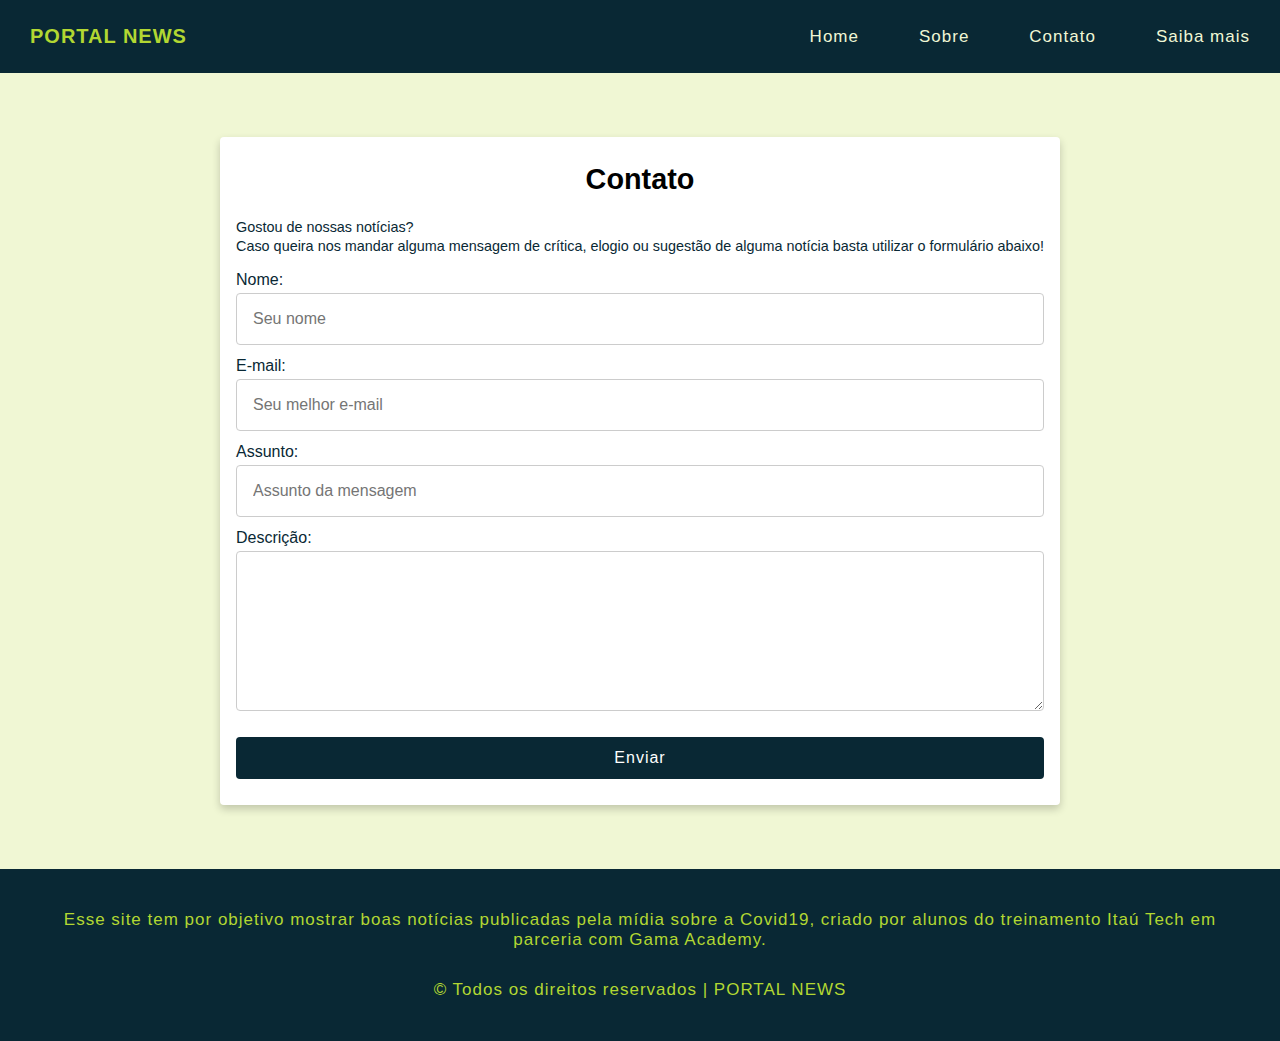
==== commit 97452524: "removi os arquivos de espandir notícia e o ocultar noticia" ====
--- a/contato.html
+++ b/contato.html
@@ -4,13 +4,11 @@
 <head>
     <meta charset="UTF-8">
     <title>Contato - Portal News</title>
-    <link rel="apple-touch-icon" sizes="57x57" href="./assets/img/apple-icon-57x57.png">
-    <link rel="icon" type="image/png" sizes="192x192" href="./assets/img/android-icon-192x192.png">
-    <link rel="icon" type="image/png" sizes="32x32" href="./assets/img/favicon-96x96.png">
+    <link rel="apple-touch-icon" sizes="57x57" href="assets/img/apple-icon-57x57.png">
+    <link rel="icon" type="image/png" sizes="192x192" href="assets/img/android-icon-192x192.png">
+    <link rel="icon" type="image/png" sizes="32x32" href="assets/img/favicon-96x96.png">
     <link rel="stylesheet" href="assets/css/estilo.css">
-    <script src="./assets/js/expandirNoticia.js"></script>
-    <script src="./assets/js/fecharNoticia.js"></script>
-    <script src="./assets/js/validaForm.js"></script>
+    <script src="assets/js/validaForm.js"></script>
 </head>
 
 <body>
--- a/assets/css/estilo.css
+++ b/assets/css/estilo.css
@@ -322,21 +322,6 @@
 }
 #tableSaibaMais {
     overflow-x: auto;
-}
-label {
-    color: #092834;
-    font-size: 16px;
-}
-
-input[type=text], input[type=email], textarea {
-    width: 100%;
-    padding: 12px; 
-    border: 1px solid #ccc;
-    border-radius: 4px; 
-    box-sizing: border-box;
-    margin-top: 6px; 
-    margin-bottom: 16px;
-    resize: vertical 
 }
 table {
     margin-top: 20px;
